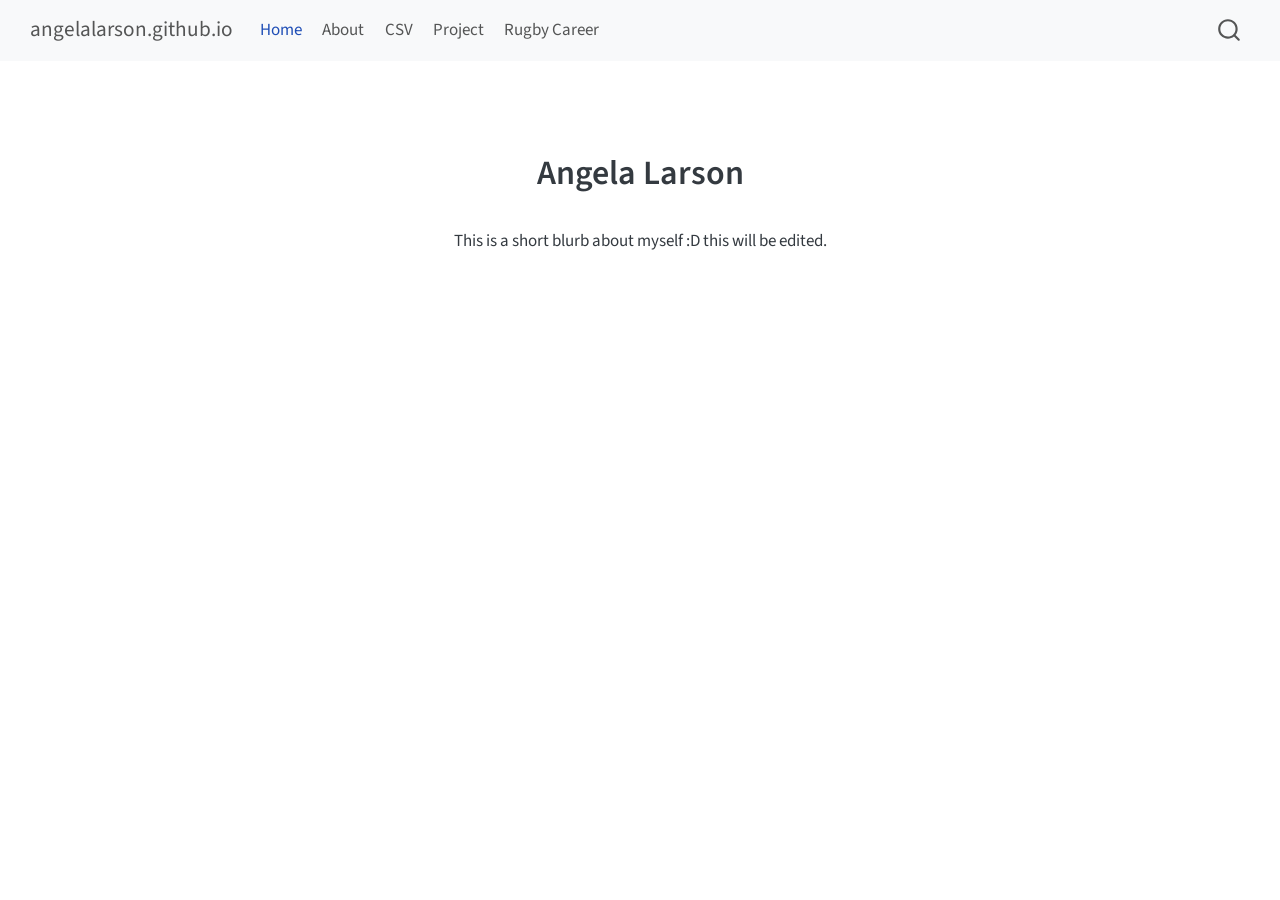
==== docs/index.html @ fd98dee7 "committing rendered version" ====
<!DOCTYPE html>
<html xmlns="http://www.w3.org/1999/xhtml" lang="en" xml:lang="en"><head>

<meta charset="utf-8">
<meta name="generator" content="quarto-1.6.42">

<meta name="viewport" content="width=device-width, initial-scale=1.0, user-scalable=yes">


<title>Angela Larson – angelalarson.github.io</title>
<style>
code{white-space: pre-wrap;}
span.smallcaps{font-variant: small-caps;}
div.columns{display: flex; gap: min(4vw, 1.5em);}
div.column{flex: auto; overflow-x: auto;}
div.hanging-indent{margin-left: 1.5em; text-indent: -1.5em;}
ul.task-list{list-style: none;}
ul.task-list li input[type="checkbox"] {
  width: 0.8em;
  margin: 0 0.8em 0.2em -1em; /* quarto-specific, see https://github.com/quarto-dev/quarto-cli/issues/4556 */ 
  vertical-align: middle;
}
</style>


<script src="site_libs/quarto-nav/quarto-nav.js"></script>
<script src="site_libs/quarto-nav/headroom.min.js"></script>
<script src="site_libs/clipboard/clipboard.min.js"></script>
<script src="site_libs/quarto-search/autocomplete.umd.js"></script>
<script src="site_libs/quarto-search/fuse.min.js"></script>
<script src="site_libs/quarto-search/quarto-search.js"></script>
<meta name="quarto:offset" content="./">
<script src="site_libs/quarto-html/quarto.js"></script>
<script src="site_libs/quarto-html/popper.min.js"></script>
<script src="site_libs/quarto-html/tippy.umd.min.js"></script>
<link href="site_libs/quarto-html/tippy.css" rel="stylesheet">
<link href="site_libs/quarto-html/quarto-syntax-highlighting-2f5df379a58b258e96c21c0638c20c03.css" rel="stylesheet" id="quarto-text-highlighting-styles">
<script src="site_libs/bootstrap/bootstrap.min.js"></script>
<link href="site_libs/bootstrap/bootstrap-icons.css" rel="stylesheet">
<link href="site_libs/bootstrap/bootstrap-6bd9cfa162949bde0a231f530c97869d.min.css" rel="stylesheet" append-hash="true" id="quarto-bootstrap" data-mode="light">
<script id="quarto-search-options" type="application/json">{
  "location": "navbar",
  "copy-button": false,
  "collapse-after": 3,
  "panel-placement": "end",
  "type": "overlay",
  "limit": 50,
  "keyboard-shortcut": [
    "f",
    "/",
    "s"
  ],
  "show-item-context": false,
  "language": {
    "search-no-results-text": "No results",
    "search-matching-documents-text": "matching documents",
    "search-copy-link-title": "Copy link to search",
    "search-hide-matches-text": "Hide additional matches",
    "search-more-match-text": "more match in this document",
    "search-more-matches-text": "more matches in this document",
    "search-clear-button-title": "Clear",
    "search-text-placeholder": "",
    "search-detached-cancel-button-title": "Cancel",
    "search-submit-button-title": "Submit",
    "search-label": "Search"
  }
}</script>


<link rel="stylesheet" href="styles.css">
</head>

<body class="nav-fixed fullcontent">

<div id="quarto-search-results"></div>
  <header id="quarto-header" class="headroom fixed-top">
    <nav class="navbar navbar-expand-lg " data-bs-theme="dark">
      <div class="navbar-container container-fluid">
      <div class="navbar-brand-container mx-auto">
    <a class="navbar-brand" href="./index.html">
    <span class="navbar-title">angelalarson.github.io</span>
    </a>
  </div>
            <div id="quarto-search" class="" title="Search"></div>
          <button class="navbar-toggler" type="button" data-bs-toggle="collapse" data-bs-target="#navbarCollapse" aria-controls="navbarCollapse" role="menu" aria-expanded="false" aria-label="Toggle navigation" onclick="if (window.quartoToggleHeadroom) { window.quartoToggleHeadroom(); }">
  <span class="navbar-toggler-icon"></span>
</button>
          <div class="collapse navbar-collapse" id="navbarCollapse">
            <ul class="navbar-nav navbar-nav-scroll me-auto">
  <li class="nav-item">
    <a class="nav-link active" href="./index.html" aria-current="page"> 
<span class="menu-text">Home</span></a>
  </li>  
  <li class="nav-item">
    <a class="nav-link" href="./about.html"> 
<span class="menu-text">About</span></a>
  </li>  
  <li class="nav-item">
    <a class="nav-link" href="./csv.html"> 
<span class="menu-text">CSV</span></a>
  </li>  
  <li class="nav-item">
    <a class="nav-link" href="./Projects.html"> 
<span class="menu-text">Project</span></a>
  </li>  
  <li class="nav-item">
    <a class="nav-link" href="./Rugby.html"> 
<span class="menu-text">Rugby Career</span></a>
  </li>  
</ul>
          </div> <!-- /navcollapse -->
            <div class="quarto-navbar-tools">
</div>
      </div> <!-- /container-fluid -->
    </nav>
</header>
<!-- content -->
<div id="quarto-content" class="quarto-container page-columns page-rows-contents page-layout-article page-navbar">
<!-- sidebar -->
<!-- margin-sidebar -->
    
<!-- main -->
<div class="quarto-about-jolla">
 <header id="title-block-header" class="quarto-title-block default">
<div class="quarto-title">
<h1 class="title">Angela Larson</h1>
</div>
<div class="quarto-title-meta">
  </div>
</header><main class="content" id="quarto-document-content">
<p>This is a short blurb about myself :D this will be edited.</p>


</main>  
</div>
 <!-- /main -->
<script id="quarto-html-after-body" type="application/javascript">
window.document.addEventListener("DOMContentLoaded", function (event) {
  const toggleBodyColorMode = (bsSheetEl) => {
    const mode = bsSheetEl.getAttribute("data-mode");
    const bodyEl = window.document.querySelector("body");
    if (mode === "dark") {
      bodyEl.classList.add("quarto-dark");
      bodyEl.classList.remove("quarto-light");
    } else {
      bodyEl.classList.add("quarto-light");
      bodyEl.classList.remove("quarto-dark");
    }
  }
  const toggleBodyColorPrimary = () => {
    const bsSheetEl = window.document.querySelector("link#quarto-bootstrap");
    if (bsSheetEl) {
      toggleBodyColorMode(bsSheetEl);
    }
  }
  toggleBodyColorPrimary();  
  const isCodeAnnotation = (el) => {
    for (const clz of el.classList) {
      if (clz.startsWith('code-annotation-')) {                     
        return true;
      }
    }
    return false;
  }
  const onCopySuccess = function(e) {
    // button target
    const button = e.trigger;
    // don't keep focus
    button.blur();
    // flash "checked"
    button.classList.add('code-copy-button-checked');
    var currentTitle = button.getAttribute("title");
    button.setAttribute("title", "Copied!");
    let tooltip;
    if (window.bootstrap) {
      button.setAttribute("data-bs-toggle", "tooltip");
      button.setAttribute("data-bs-placement", "left");
      button.setAttribute("data-bs-title", "Copied!");
      tooltip = new bootstrap.Tooltip(button, 
        { trigger: "manual", 
          customClass: "code-copy-button-tooltip",
          offset: [0, -8]});
      tooltip.show();    
    }
    setTimeout(function() {
      if (tooltip) {
        tooltip.hide();
        button.removeAttribute("data-bs-title");
        button.removeAttribute("data-bs-toggle");
        button.removeAttribute("data-bs-placement");
      }
      button.setAttribute("title", currentTitle);
      button.classList.remove('code-copy-button-checked');
    }, 1000);
    // clear code selection
    e.clearSelection();
  }
  const getTextToCopy = function(trigger) {
      const codeEl = trigger.previousElementSibling.cloneNode(true);
      for (const childEl of codeEl.children) {
        if (isCodeAnnotation(childEl)) {
          childEl.remove();
        }
      }
      return codeEl.innerText;
  }
  const clipboard = new window.ClipboardJS('.code-copy-button:not([data-in-quarto-modal])', {
    text: getTextToCopy
  });
  clipboard.on('success', onCopySuccess);
  if (window.document.getElementById('quarto-embedded-source-code-modal')) {
    const clipboardModal = new window.ClipboardJS('.code-copy-button[data-in-quarto-modal]', {
      text: getTextToCopy,
      container: window.document.getElementById('quarto-embedded-source-code-modal')
    });
    clipboardModal.on('success', onCopySuccess);
  }
    var localhostRegex = new RegExp(/^(?:http|https):\/\/localhost\:?[0-9]*\//);
    var mailtoRegex = new RegExp(/^mailto:/);
      var filterRegex = new RegExp('/' + window.location.host + '/');
    var isInternal = (href) => {
        return filterRegex.test(href) || localhostRegex.test(href) || mailtoRegex.test(href);
    }
    // Inspect non-navigation links and adorn them if external
 	var links = window.document.querySelectorAll('a[href]:not(.nav-link):not(.navbar-brand):not(.toc-action):not(.sidebar-link):not(.sidebar-item-toggle):not(.pagination-link):not(.no-external):not([aria-hidden]):not(.dropdown-item):not(.quarto-navigation-tool):not(.about-link)');
    for (var i=0; i<links.length; i++) {
      const link = links[i];
      if (!isInternal(link.href)) {
        // undo the damage that might have been done by quarto-nav.js in the case of
        // links that we want to consider external
        if (link.dataset.originalHref !== undefined) {
          link.href = link.dataset.originalHref;
        }
      }
    }
  function tippyHover(el, contentFn, onTriggerFn, onUntriggerFn) {
    const config = {
      allowHTML: true,
      maxWidth: 500,
      delay: 100,
      arrow: false,
      appendTo: function(el) {
          return el.parentElement;
      },
      interactive: true,
      interactiveBorder: 10,
      theme: 'quarto',
      placement: 'bottom-start',
    };
    if (contentFn) {
      config.content = contentFn;
    }
    if (onTriggerFn) {
      config.onTrigger = onTriggerFn;
    }
    if (onUntriggerFn) {
      config.onUntrigger = onUntriggerFn;
    }
    window.tippy(el, config); 
  }
  const noterefs = window.document.querySelectorAll('a[role="doc-noteref"]');
  for (var i=0; i<noterefs.length; i++) {
    const ref = noterefs[i];
    tippyHover(ref, function() {
      // use id or data attribute instead here
      let href = ref.getAttribute('data-footnote-href') || ref.getAttribute('href');
      try { href = new URL(href).hash; } catch {}
      const id = href.replace(/^#\/?/, "");
      const note = window.document.getElementById(id);
      if (note) {
        return note.innerHTML;
      } else {
        return "";
      }
    });
  }
  const xrefs = window.document.querySelectorAll('a.quarto-xref');
  const processXRef = (id, note) => {
    // Strip column container classes
    const stripColumnClz = (el) => {
      el.classList.remove("page-full", "page-columns");
      if (el.children) {
        for (const child of el.children) {
          stripColumnClz(child);
        }
      }
    }
    stripColumnClz(note)
    if (id === null || id.startsWith('sec-')) {
      // Special case sections, only their first couple elements
      const container = document.createElement("div");
      if (note.children && note.children.length > 2) {
        container.appendChild(note.children[0].cloneNode(true));
        for (let i = 1; i < note.children.length; i++) {
          const child = note.children[i];
          if (child.tagName === "P" && child.innerText === "") {
            continue;
          } else {
            container.appendChild(child.cloneNode(true));
            break;
          }
        }
        if (window.Quarto?.typesetMath) {
          window.Quarto.typesetMath(container);
        }
        return container.innerHTML
      } else {
        if (window.Quarto?.typesetMath) {
          window.Quarto.typesetMath(note);
        }
        return note.innerHTML;
      }
    } else {
      // Remove any anchor links if they are present
      const anchorLink = note.querySelector('a.anchorjs-link');
      if (anchorLink) {
        anchorLink.remove();
      }
      if (window.Quarto?.typesetMath) {
        window.Quarto.typesetMath(note);
      }
      if (note.classList.contains("callout")) {
        return note.outerHTML;
      } else {
        return note.innerHTML;
      }
    }
  }
  for (var i=0; i<xrefs.length; i++) {
    const xref = xrefs[i];
    tippyHover(xref, undefined, function(instance) {
      instance.disable();
      let url = xref.getAttribute('href');
      let hash = undefined; 
      if (url.startsWith('#')) {
        hash = url;
      } else {
        try { hash = new URL(url).hash; } catch {}
      }
      if (hash) {
        const id = hash.replace(/^#\/?/, "");
        const note = window.document.getElementById(id);
        if (note !== null) {
          try {
            const html = processXRef(id, note.cloneNode(true));
            instance.setContent(html);
          } finally {
            instance.enable();
            instance.show();
          }
        } else {
          // See if we can fetch this
          fetch(url.split('#')[0])
          .then(res => res.text())
          .then(html => {
            const parser = new DOMParser();
            const htmlDoc = parser.parseFromString(html, "text/html");
            const note = htmlDoc.getElementById(id);
            if (note !== null) {
              const html = processXRef(id, note);
              instance.setContent(html);
            } 
          }).finally(() => {
            instance.enable();
            instance.show();
          });
        }
      } else {
        // See if we can fetch a full url (with no hash to target)
        // This is a special case and we should probably do some content thinning / targeting
        fetch(url)
        .then(res => res.text())
        .then(html => {
          const parser = new DOMParser();
          const htmlDoc = parser.parseFromString(html, "text/html");
          const note = htmlDoc.querySelector('main.content');
          if (note !== null) {
            // This should only happen for chapter cross references
            // (since there is no id in the URL)
            // remove the first header
            if (note.children.length > 0 && note.children[0].tagName === "HEADER") {
              note.children[0].remove();
            }
            const html = processXRef(null, note);
            instance.setContent(html);
          } 
        }).finally(() => {
          instance.enable();
          instance.show();
        });
      }
    }, function(instance) {
    });
  }
      let selectedAnnoteEl;
      const selectorForAnnotation = ( cell, annotation) => {
        let cellAttr = 'data-code-cell="' + cell + '"';
        let lineAttr = 'data-code-annotation="' +  annotation + '"';
        const selector = 'span[' + cellAttr + '][' + lineAttr + ']';
        return selector;
      }
      const selectCodeLines = (annoteEl) => {
        const doc = window.document;
        const targetCell = annoteEl.getAttribute("data-target-cell");
        const targetAnnotation = annoteEl.getAttribute("data-target-annotation");
        const annoteSpan = window.document.querySelector(selectorForAnnotation(targetCell, targetAnnotation));
        const lines = annoteSpan.getAttribute("data-code-lines").split(",");
        const lineIds = lines.map((line) => {
          return targetCell + "-" + line;
        })
        let top = null;
        let height = null;
        let parent = null;
        if (lineIds.length > 0) {
            //compute the position of the single el (top and bottom and make a div)
            const el = window.document.getElementById(lineIds[0]);
            top = el.offsetTop;
            height = el.offsetHeight;
            parent = el.parentElement.parentElement;
          if (lineIds.length > 1) {
            const lastEl = window.document.getElementById(lineIds[lineIds.length - 1]);
            const bottom = lastEl.offsetTop + lastEl.offsetHeight;
            height = bottom - top;
          }
          if (top !== null && height !== null && parent !== null) {
            // cook up a div (if necessary) and position it 
            let div = window.document.getElementById("code-annotation-line-highlight");
            if (div === null) {
              div = window.document.createElement("div");
              div.setAttribute("id", "code-annotation-line-highlight");
              div.style.position = 'absolute';
              parent.appendChild(div);
            }
            div.style.top = top - 2 + "px";
            div.style.height = height + 4 + "px";
            div.style.left = 0;
            let gutterDiv = window.document.getElementById("code-annotation-line-highlight-gutter");
            if (gutterDiv === null) {
              gutterDiv = window.document.createElement("div");
              gutterDiv.setAttribute("id", "code-annotation-line-highlight-gutter");
              gutterDiv.style.position = 'absolute';
              const codeCell = window.document.getElementById(targetCell);
              const gutter = codeCell.querySelector('.code-annotation-gutter');
              gutter.appendChild(gutterDiv);
            }
            gutterDiv.style.top = top - 2 + "px";
            gutterDiv.style.height = height + 4 + "px";
          }
          selectedAnnoteEl = annoteEl;
        }
      };
      const unselectCodeLines = () => {
        const elementsIds = ["code-annotation-line-highlight", "code-annotation-line-highlight-gutter"];
        elementsIds.forEach((elId) => {
          const div = window.document.getElementById(elId);
          if (div) {
            div.remove();
          }
        });
        selectedAnnoteEl = undefined;
      };
        // Handle positioning of the toggle
    window.addEventListener(
      "resize",
      throttle(() => {
        elRect = undefined;
        if (selectedAnnoteEl) {
          selectCodeLines(selectedAnnoteEl);
        }
      }, 10)
    );
    function throttle(fn, ms) {
    let throttle = false;
    let timer;
      return (...args) => {
        if(!throttle) { // first call gets through
            fn.apply(this, args);
            throttle = true;
        } else { // all the others get throttled
            if(timer) clearTimeout(timer); // cancel #2
            timer = setTimeout(() => {
              fn.apply(this, args);
              timer = throttle = false;
            }, ms);
        }
      };
    }
      // Attach click handler to the DT
      const annoteDls = window.document.querySelectorAll('dt[data-target-cell]');
      for (const annoteDlNode of annoteDls) {
        annoteDlNode.addEventListener('click', (event) => {
          const clickedEl = event.target;
          if (clickedEl !== selectedAnnoteEl) {
            unselectCodeLines();
            const activeEl = window.document.querySelector('dt[data-target-cell].code-annotation-active');
            if (activeEl) {
              activeEl.classList.remove('code-annotation-active');
            }
            selectCodeLines(clickedEl);
            clickedEl.classList.add('code-annotation-active');
          } else {
            // Unselect the line
            unselectCodeLines();
            clickedEl.classList.remove('code-annotation-active');
          }
        });
      }
  const findCites = (el) => {
    const parentEl = el.parentElement;
    if (parentEl) {
      const cites = parentEl.dataset.cites;
      if (cites) {
        return {
          el,
          cites: cites.split(' ')
        };
      } else {
        return findCites(el.parentElement)
      }
    } else {
      return undefined;
    }
  };
  var bibliorefs = window.document.querySelectorAll('a[role="doc-biblioref"]');
  for (var i=0; i<bibliorefs.length; i++) {
    const ref = bibliorefs[i];
    const citeInfo = findCites(ref);
    if (citeInfo) {
      tippyHover(citeInfo.el, function() {
        var popup = window.document.createElement('div');
        citeInfo.cites.forEach(function(cite) {
          var citeDiv = window.document.createElement('div');
          citeDiv.classList.add('hanging-indent');
          citeDiv.classList.add('csl-entry');
          var biblioDiv = window.document.getElementById('ref-' + cite);
          if (biblioDiv) {
            citeDiv.innerHTML = biblioDiv.innerHTML;
          }
          popup.appendChild(citeDiv);
        });
        return popup.innerHTML;
      });
    }
  }
});
</script>
</div> <!-- /content -->




</body></html>
---- docs/site_libs/quarto-html/tippy.css ----
.tippy-box[data-animation=fade][data-state=hidden]{opacity:0}[data-tippy-root]{max-width:calc(100vw - 10px)}.tippy-box{position:relative;background-color:#333;color:#fff;border-radius:4px;font-size:14px;line-height:1.4;white-space:normal;outline:0;transition-property:transform,visibility,opacity}.tippy-box[data-placement^=top]>.tippy-arrow{bottom:0}.tippy-box[data-placement^=top]>.tippy-arrow:before{bottom:-7px;left:0;border-width:8px 8px 0;border-top-color:initial;transform-origin:center top}.tippy-box[data-placement^=bottom]>.tippy-arrow{top:0}.tippy-box[data-placement^=bottom]>.tippy-arrow:before{top:-7px;left:0;border-width:0 8px 8px;border-bottom-color:initial;transform-origin:center bottom}.tippy-box[data-placement^=left]>.tippy-arrow{right:0}.tippy-box[data-placement^=left]>.tippy-arrow:before{border-width:8px 0 8px 8px;border-left-color:initial;right:-7px;transform-origin:center left}.tippy-box[data-placement^=right]>.tippy-arrow{left:0}.tippy-box[data-placement^=right]>.tippy-arrow:before{left:-7px;border-width:8px 8px 8px 0;border-right-color:initial;transform-origin:center right}.tippy-box[data-inertia][data-state=visible]{transition-timing-function:cubic-bezier(.54,1.5,.38,1.11)}.tippy-arrow{width:16px;height:16px;color:#333}.tippy-arrow:before{content:"";position:absolute;border-color:transparent;border-style:solid}.tippy-content{position:relative;padding:5px 9px;z-index:1}
---- docs/site_libs/quarto-html/quarto-syntax-highlighting-2f5df379a58b258e96c21c0638c20c03.css ----
/* quarto syntax highlight colors */
:root {
  --quarto-hl-ot-color: #003B4F;
  --quarto-hl-at-color: #657422;
  --quarto-hl-ss-color: #20794D;
  --quarto-hl-an-color: #5E5E5E;
  --quarto-hl-fu-color: #4758AB;
  --quarto-hl-st-color: #20794D;
  --quarto-hl-cf-color: #003B4F;
  --quarto-hl-op-color: #5E5E5E;
  --quarto-hl-er-color: #AD0000;
  --quarto-hl-bn-color: #AD0000;
  --quarto-hl-al-color: #AD0000;
  --quarto-hl-va-color: #111111;
  --quarto-hl-bu-color: inherit;
  --quarto-hl-ex-color: inherit;
  --quarto-hl-pp-color: #AD0000;
  --quarto-hl-in-color: #5E5E5E;
  --quarto-hl-vs-color: #20794D;
  --quarto-hl-wa-color: #5E5E5E;
  --quarto-hl-do-color: #5E5E5E;
  --quarto-hl-im-color: #00769E;
  --quarto-hl-ch-color: #20794D;
  --quarto-hl-dt-color: #AD0000;
  --quarto-hl-fl-color: #AD0000;
  --quarto-hl-co-color: #5E5E5E;
  --quarto-hl-cv-color: #5E5E5E;
  --quarto-hl-cn-color: #8f5902;
  --quarto-hl-sc-color: #5E5E5E;
  --quarto-hl-dv-color: #AD0000;
  --quarto-hl-kw-color: #003B4F;
}

/* other quarto variables */
:root {
  --quarto-font-monospace: SFMono-Regular, Menlo, Monaco, Consolas, "Liberation Mono", "Courier New", monospace;
}

pre > code.sourceCode > span {
  color: #003B4F;
}

code span {
  color: #003B4F;
}

code.sourceCode > span {
  color: #003B4F;
}

div.sourceCode,
div.sourceCode pre.sourceCode {
  color: #003B4F;
}

code span.ot {
  color: #003B4F;
  font-style: inherit;
}

code span.at {
  color: #657422;
  font-style: inherit;
}

code span.ss {
  color: #20794D;
  font-style: inherit;
}

code span.an {
  color: #5E5E5E;
  font-style: inherit;
}

code span.fu {
  color: #4758AB;
  font-style: inherit;
}

code span.st {
  color: #20794D;
  font-style: inherit;
}

code span.cf {
  color: #003B4F;
  font-weight: bold;
  font-style: inherit;
}

code span.op {
  color: #5E5E5E;
  font-style: inherit;
}

code span.er {
  color: #AD0000;
  font-style: inherit;
}

code span.bn {
  color: #AD0000;
  font-style: inherit;
}

code span.al {
  color: #AD0000;
  font-style: inherit;
}

code span.va {
  color: #111111;
  font-style: inherit;
}

code span.bu {
  font-style: inherit;
}

code span.ex {
  font-style: inherit;
}

code span.pp {
  color: #AD0000;
  font-style: inherit;
}

code span.in {
  color: #5E5E5E;
  font-style: inherit;
}

code span.vs {
  color: #20794D;
  font-style: inherit;
}

code span.wa {
  color: #5E5E5E;
  font-style: italic;
}

code span.do {
  color: #5E5E5E;
  font-style: italic;
}

code span.im {
  color: #00769E;
  font-style: inherit;
}

code span.ch {
  color: #20794D;
  font-style: inherit;
}

code span.dt {
  color: #AD0000;
  font-style: inherit;
}

code span.fl {
  color: #AD0000;
  font-style: inherit;
}

code span.co {
  color: #5E5E5E;
  font-style: inherit;
}

code span.cv {
  color: #5E5E5E;
  font-style: italic;
}

code span.cn {
  color: #8f5902;
  font-style: inherit;
}

code span.sc {
  color: #5E5E5E;
  font-style: inherit;
}

code span.dv {
  color: #AD0000;
  font-style: inherit;
}

code span.kw {
  color: #003B4F;
  font-weight: bold;
  font-style: inherit;
}

.prevent-inlining {
  content: "</";
}

/*# sourceMappingURL=35eb38a806ee71ea6d2563be2308c832.css.map */
---- docs/styles.css ----
/* css styles */
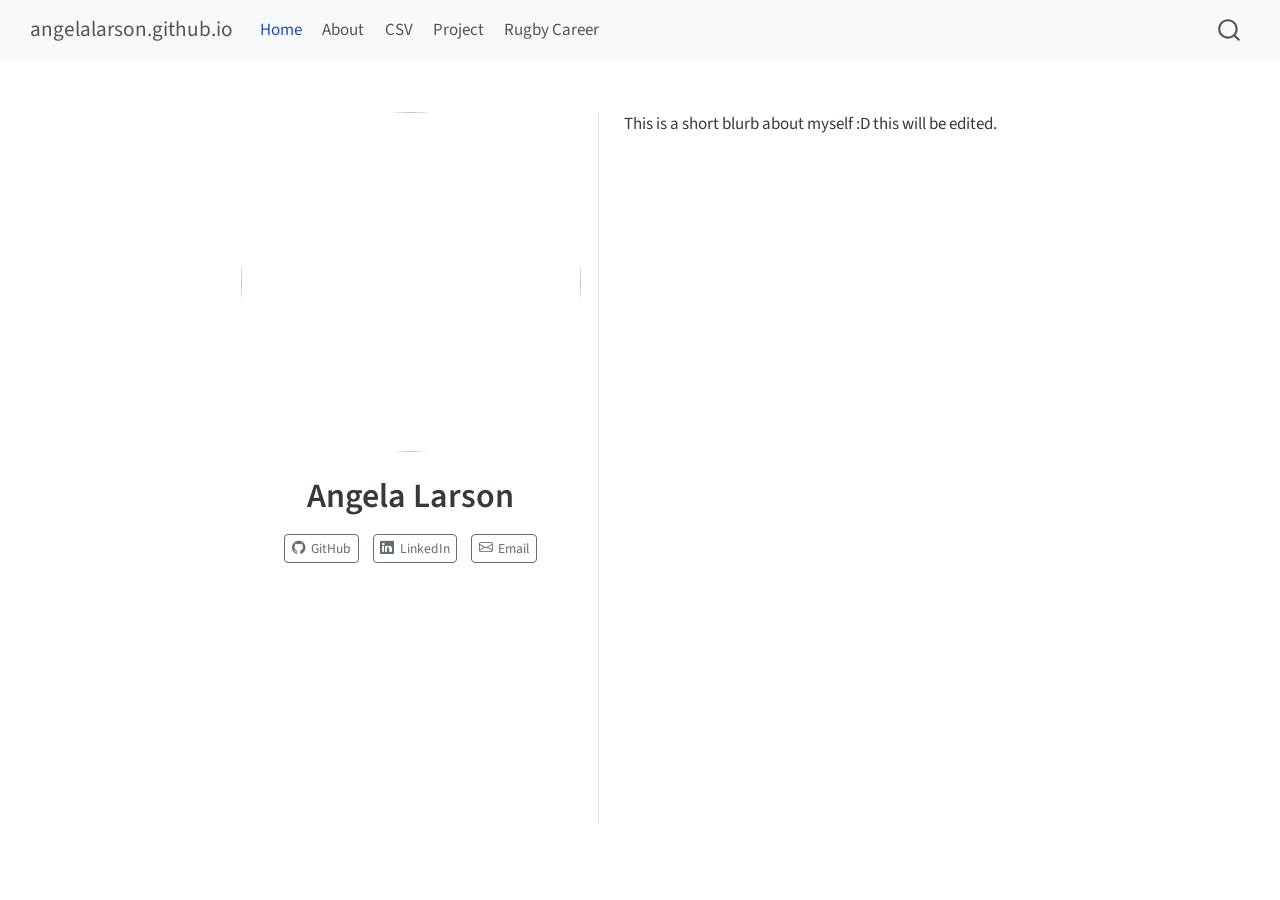
==== commit f8c39bd7: "editing title page again" ====
--- a/docs/index.html
+++ b/docs/index.html
@@ -120,18 +120,37 @@
 <!-- margin-sidebar -->
     
 <!-- main -->
-<div class="quarto-about-jolla">
- <header id="title-block-header" class="quarto-title-block default">
+<div class="quarto-about-trestles">
+  <div class="about-entity">
+    <img src="images/headshot-02.JPG" class="about-image
+  round " style="height: 20em; width: 20em;">
+<header id="title-block-header" class="quarto-title-block default">
 <div class="quarto-title">
 <h1 class="title">Angela Larson</h1>
 </div>
 <div class="quarto-title-meta">
   </div>
-</header><main class="content" id="quarto-document-content">
+</header>
+    <div class="about-links">
+  <a href="https://github.com/angelalarson" class="about-link" rel="" target="_blank">
+    <i class="bi bi-github"></i>
+     <span class="about-link-text">GitHub</span>
+  </a>
+  <a href="/www.linkedin.com/in/angela-larson-a39659240" class="about-link" rel="" target="_blank">
+    <i class="bi bi-linkedin"></i>
+     <span class="about-link-text">LinkedIn</span>
+  </a>
+  <a href="mailto::angelalar1715@gmail.com" class="about-link" rel="" target="_blank">
+    <i class="bi bi-envelope"></i>
+     <span class="about-link-text">Email</span>
+  </a>
+</div>
+  </div>
+  <div class="about-contents"><main class="content" id="quarto-document-content">
 <p>This is a short blurb about myself :D this will be edited.</p>
 
 
-</main>  
+</main></div>
 </div>
  <!-- /main -->
 <script id="quarto-html-after-body" type="application/javascript">
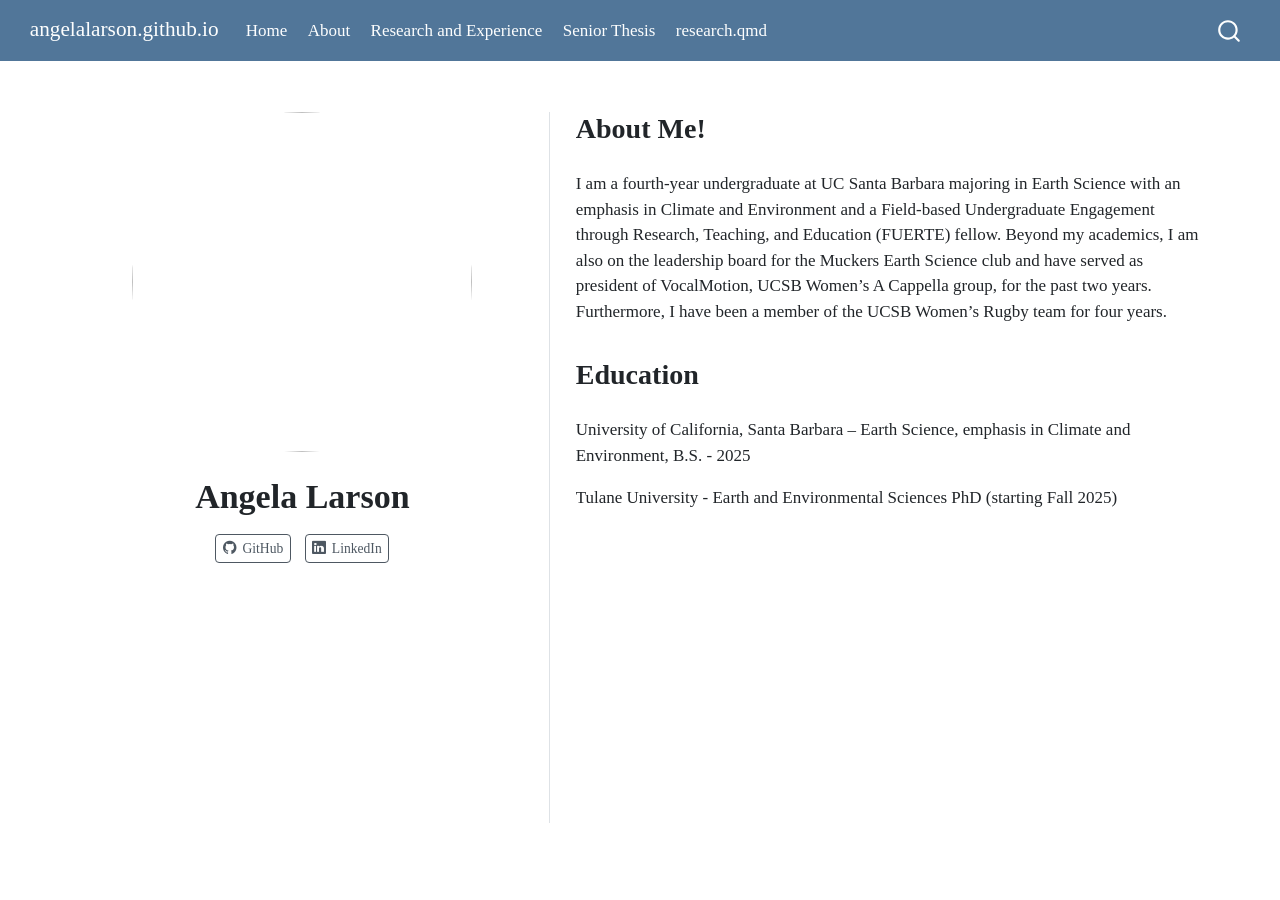
==== commit 9650905e: "working around some things" ====
--- a/docs/index.html
+++ b/docs/index.html
@@ -37,7 +37,7 @@
 <link href="site_libs/quarto-html/quarto-syntax-highlighting-2f5df379a58b258e96c21c0638c20c03.css" rel="stylesheet" id="quarto-text-highlighting-styles">
 <script src="site_libs/bootstrap/bootstrap.min.js"></script>
 <link href="site_libs/bootstrap/bootstrap-icons.css" rel="stylesheet">
-<link href="site_libs/bootstrap/bootstrap-6bd9cfa162949bde0a231f530c97869d.min.css" rel="stylesheet" append-hash="true" id="quarto-bootstrap" data-mode="light">
+<link href="site_libs/bootstrap/bootstrap-376f302bae9058156f79e0f77185c310.min.css" rel="stylesheet" append-hash="true" id="quarto-bootstrap" data-mode="light">
 <script id="quarto-search-options" type="application/json">{
   "location": "navbar",
   "copy-button": false,
@@ -67,10 +67,9 @@
 }</script>
 
 
-<link rel="stylesheet" href="styles.css">
 </head>
 
-<body class="nav-fixed fullcontent">
+<body class="nav-fixed">
 
 <div id="quarto-search-results"></div>
   <header id="quarto-header" class="headroom fixed-top">
@@ -97,15 +96,16 @@
   </li>  
   <li class="nav-item">
     <a class="nav-link" href="./csv.html"> 
-<span class="menu-text">CSV</span></a>
+<span class="menu-text">Research and Experience</span></a>
   </li>  
   <li class="nav-item">
     <a class="nav-link" href="./Projects.html"> 
-<span class="menu-text">Project</span></a>
+<span class="menu-text">Senior Thesis</span></a>
   </li>  
   <li class="nav-item">
-    <a class="nav-link" href="./Rugby.html"> 
-<span class="menu-text">Rugby Career</span></a>
+    <span class="nav-link">
+<span class="menu-text">research.qmd</span>
+    </span>
   </li>  
 </ul>
           </div> <!-- /navcollapse -->
@@ -115,12 +115,12 @@
     </nav>
 </header>
 <!-- content -->
-<div id="quarto-content" class="quarto-container page-columns page-rows-contents page-layout-article page-navbar">
+<div id="quarto-content" class="quarto-container page-columns page-rows-contents page-layout-full page-navbar">
 <!-- sidebar -->
 <!-- margin-sidebar -->
     
 <!-- main -->
-<div class="quarto-about-trestles">
+<div class="quarto-about-trestles column-page">
   <div class="about-entity">
     <img src="images/headshot-02.JPG" class="about-image
   round " style="height: 20em; width: 20em;">
@@ -128,7 +128,7 @@
 <div class="quarto-title">
 <h1 class="title">Angela Larson</h1>
 </div>
-<div class="quarto-title-meta">
+<div class="quarto-title-meta column-page">
   </div>
 </header>
     <div class="about-links">
@@ -140,16 +140,20 @@
     <i class="bi bi-linkedin"></i>
      <span class="about-link-text">LinkedIn</span>
   </a>
-  <a href="mailto::angelalar1715@gmail.com" class="about-link" rel="" target="_blank">
-    <i class="bi bi-envelope"></i>
-     <span class="about-link-text">Email</span>
-  </a>
 </div>
   </div>
-  <div class="about-contents"><main class="content" id="quarto-document-content">
-<p>This is a short blurb about myself :D this will be edited.</p>
-
-
+  <div class="about-contents"><main class="content column-page" id="quarto-document-content">
+<section id="about-me" class="level2">
+<h2 data-anchor-id="about-me">About Me!</h2>
+<p>I am a fourth-year undergraduate at UC Santa Barbara majoring in Earth Science with an emphasis in Climate and Environment and a Field-based Undergraduate Engagement through Research, Teaching, and Education (FUERTE) fellow. Beyond my academics, I am also on the leadership board for the Muckers Earth Science club and have served as president of VocalMotion, UCSB Women’s A Cappella group, for the past two years. Furthermore, I have been a member of the UCSB Women’s Rugby team for four years.</p>
+</section>
+<section id="education" class="level2">
+<h2 data-anchor-id="education">Education</h2>
+<p>University of California, Santa Barbara – Earth Science, emphasis in Climate and Environment, B.S. - 2025</p>
+<p>Tulane University - Earth and Environmental Sciences PhD (starting Fall 2025)</p>
+
+
+</section>
 </main></div>
 </div>
  <!-- /main -->
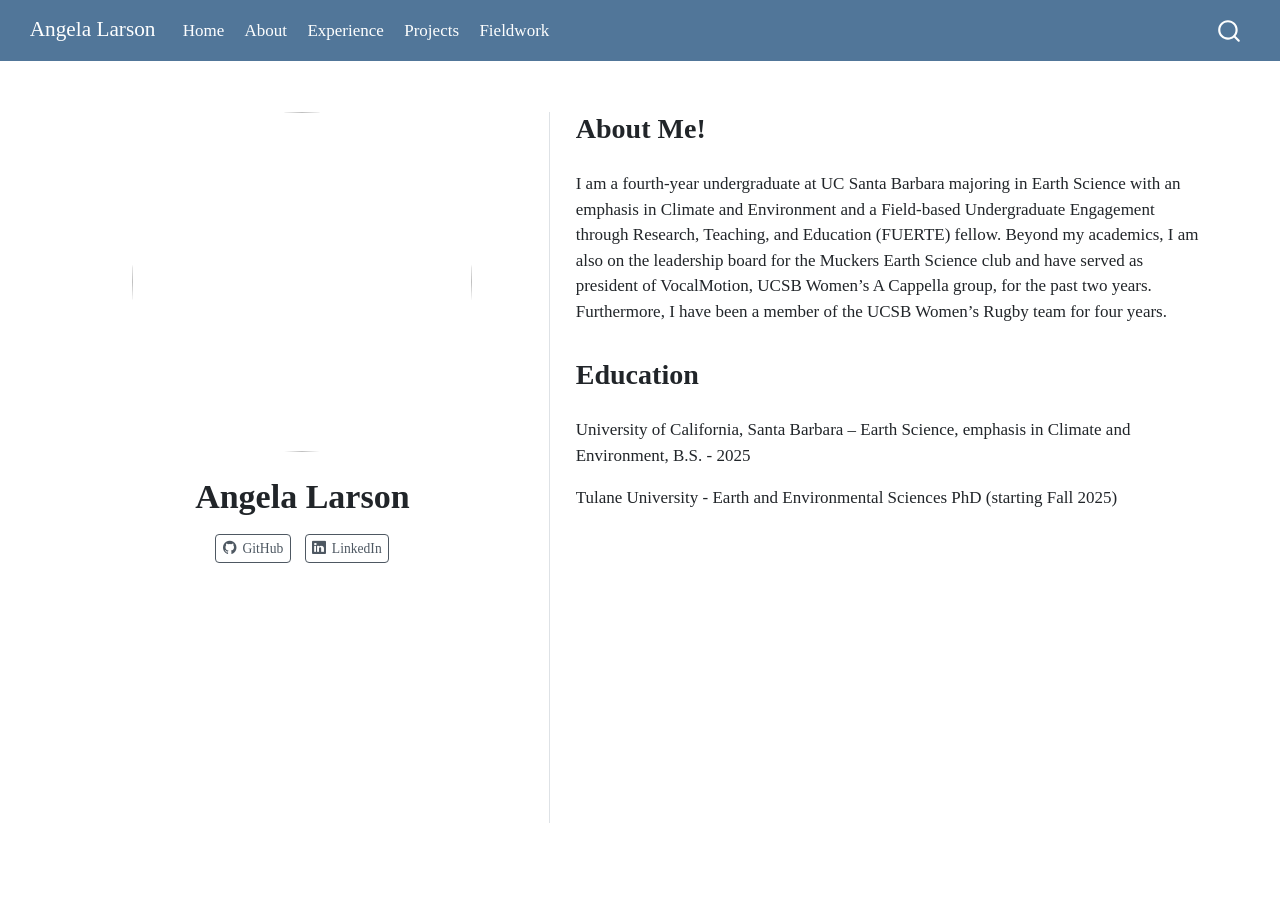
==== commit 5ee03c80: "changing formatting of pages" ====
--- a/docs/index.html
+++ b/docs/index.html
@@ -7,7 +7,7 @@
 <meta name="viewport" content="width=device-width, initial-scale=1.0, user-scalable=yes">
 
 
-<title>Angela Larson – angelalarson.github.io</title>
+<title>Angela Larson</title>
 <style>
 code{white-space: pre-wrap;}
 span.smallcaps{font-variant: small-caps;}
@@ -77,7 +77,7 @@
       <div class="navbar-container container-fluid">
       <div class="navbar-brand-container mx-auto">
     <a class="navbar-brand" href="./index.html">
-    <span class="navbar-title">angelalarson.github.io</span>
+    <span class="navbar-title">Angela Larson</span>
     </a>
   </div>
             <div id="quarto-search" class="" title="Search"></div>
@@ -96,16 +96,15 @@
   </li>  
   <li class="nav-item">
     <a class="nav-link" href="./csv.html"> 
-<span class="menu-text">Research and Experience</span></a>
+<span class="menu-text">Experience</span></a>
   </li>  
   <li class="nav-item">
     <a class="nav-link" href="./Projects.html"> 
-<span class="menu-text">Senior Thesis</span></a>
+<span class="menu-text">Projects</span></a>
   </li>  
   <li class="nav-item">
-    <span class="nav-link">
-<span class="menu-text">research.qmd</span>
-    </span>
+    <a class="nav-link" href="./Rugby.html"> 
+<span class="menu-text">Fieldwork</span></a>
   </li>  
 </ul>
           </div> <!-- /navcollapse -->
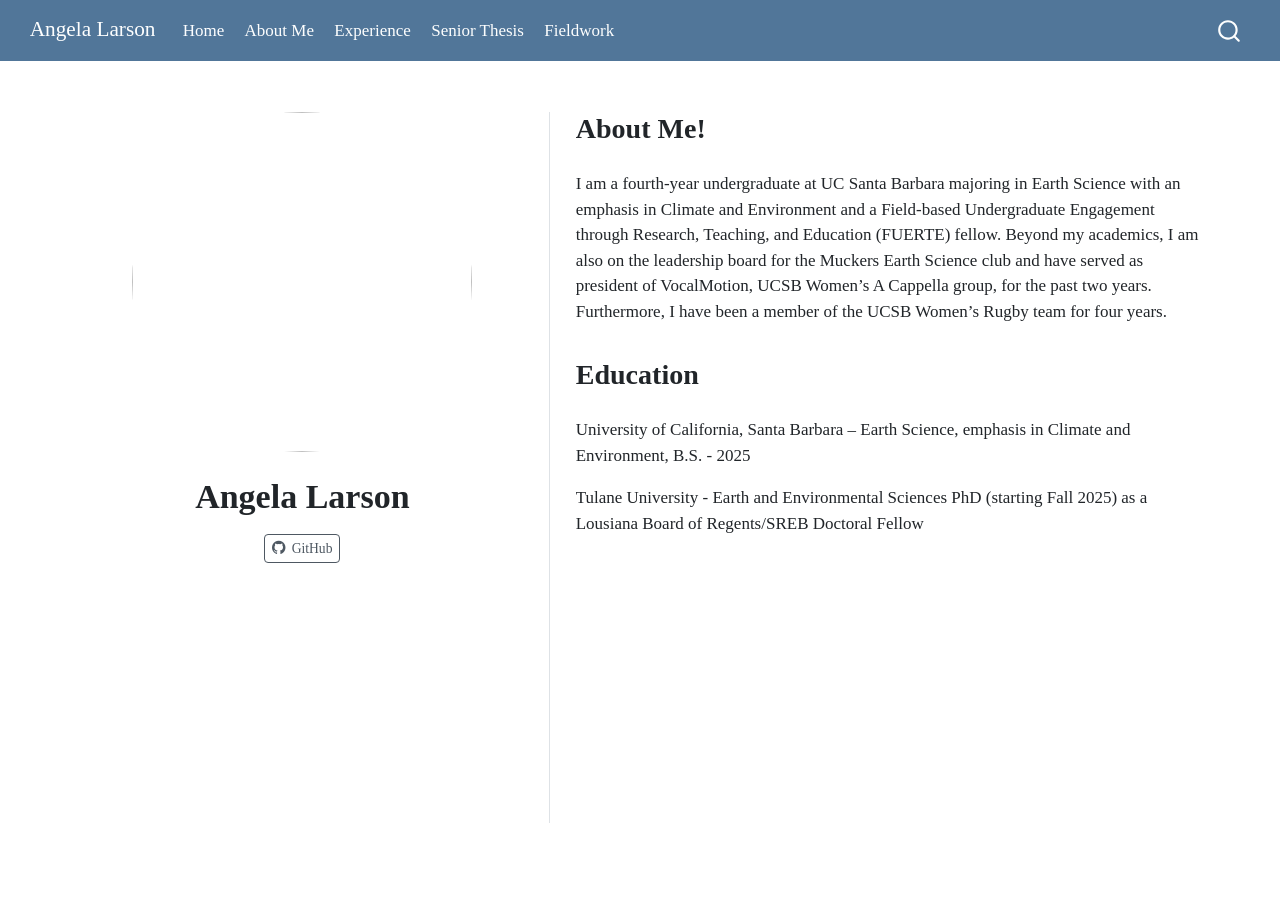
==== commit dca6e25a: "forgot to render website before pressing commit!!!" ====
--- a/docs/index.html
+++ b/docs/index.html
@@ -92,7 +92,7 @@
   </li>  
   <li class="nav-item">
     <a class="nav-link" href="./about.html"> 
-<span class="menu-text">About</span></a>
+<span class="menu-text">About Me</span></a>
   </li>  
   <li class="nav-item">
     <a class="nav-link" href="./csv.html"> 
@@ -100,7 +100,7 @@
   </li>  
   <li class="nav-item">
     <a class="nav-link" href="./Projects.html"> 
-<span class="menu-text">Projects</span></a>
+<span class="menu-text">Senior Thesis</span></a>
   </li>  
   <li class="nav-item">
     <a class="nav-link" href="./Rugby.html"> 
@@ -135,10 +135,6 @@
     <i class="bi bi-github"></i>
      <span class="about-link-text">GitHub</span>
   </a>
-  <a href="/www.linkedin.com/in/angela-larson-a39659240" class="about-link" rel="" target="_blank">
-    <i class="bi bi-linkedin"></i>
-     <span class="about-link-text">LinkedIn</span>
-  </a>
 </div>
   </div>
   <div class="about-contents"><main class="content column-page" id="quarto-document-content">
@@ -149,7 +145,7 @@
 <section id="education" class="level2">
 <h2 data-anchor-id="education">Education</h2>
 <p>University of California, Santa Barbara – Earth Science, emphasis in Climate and Environment, B.S. - 2025</p>
-<p>Tulane University - Earth and Environmental Sciences PhD (starting Fall 2025)</p>
+<p>Tulane University - Earth and Environmental Sciences PhD (starting Fall 2025) as a Lousiana Board of Regents/SREB Doctoral Fellow</p>
 
 
 </section>
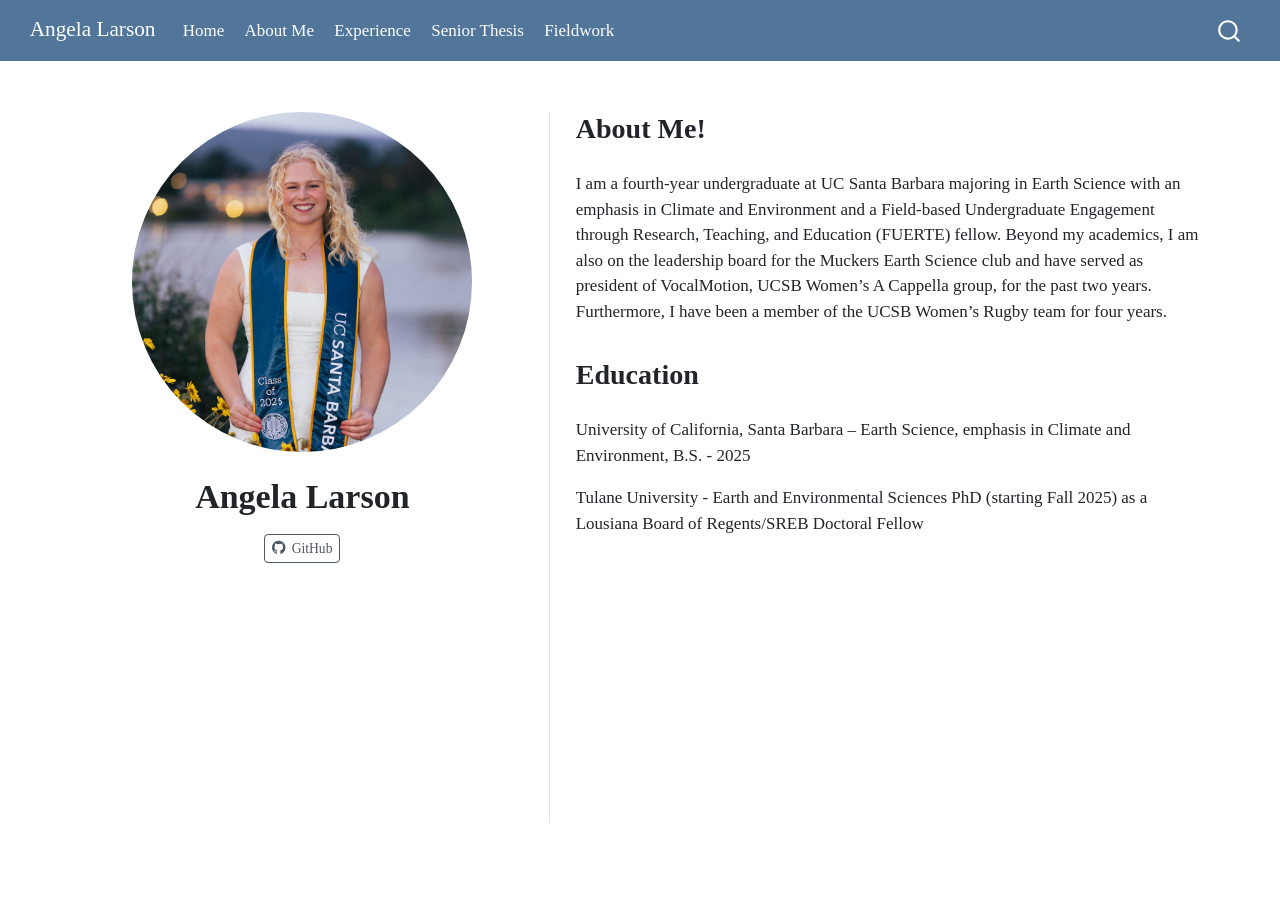
==== commit 8a8aeaae: "Adding images for about me page and outline for projects page" ====
--- a/docs/index.html
+++ b/docs/index.html
@@ -121,7 +121,7 @@
 <!-- main -->
 <div class="quarto-about-trestles column-page">
   <div class="about-entity">
-    <img src="images/headshot-02.JPG" class="about-image
+    <img src="images/front.image.png" class="about-image
   round " style="height: 20em; width: 20em;">
 <header id="title-block-header" class="quarto-title-block default">
 <div class="quarto-title">
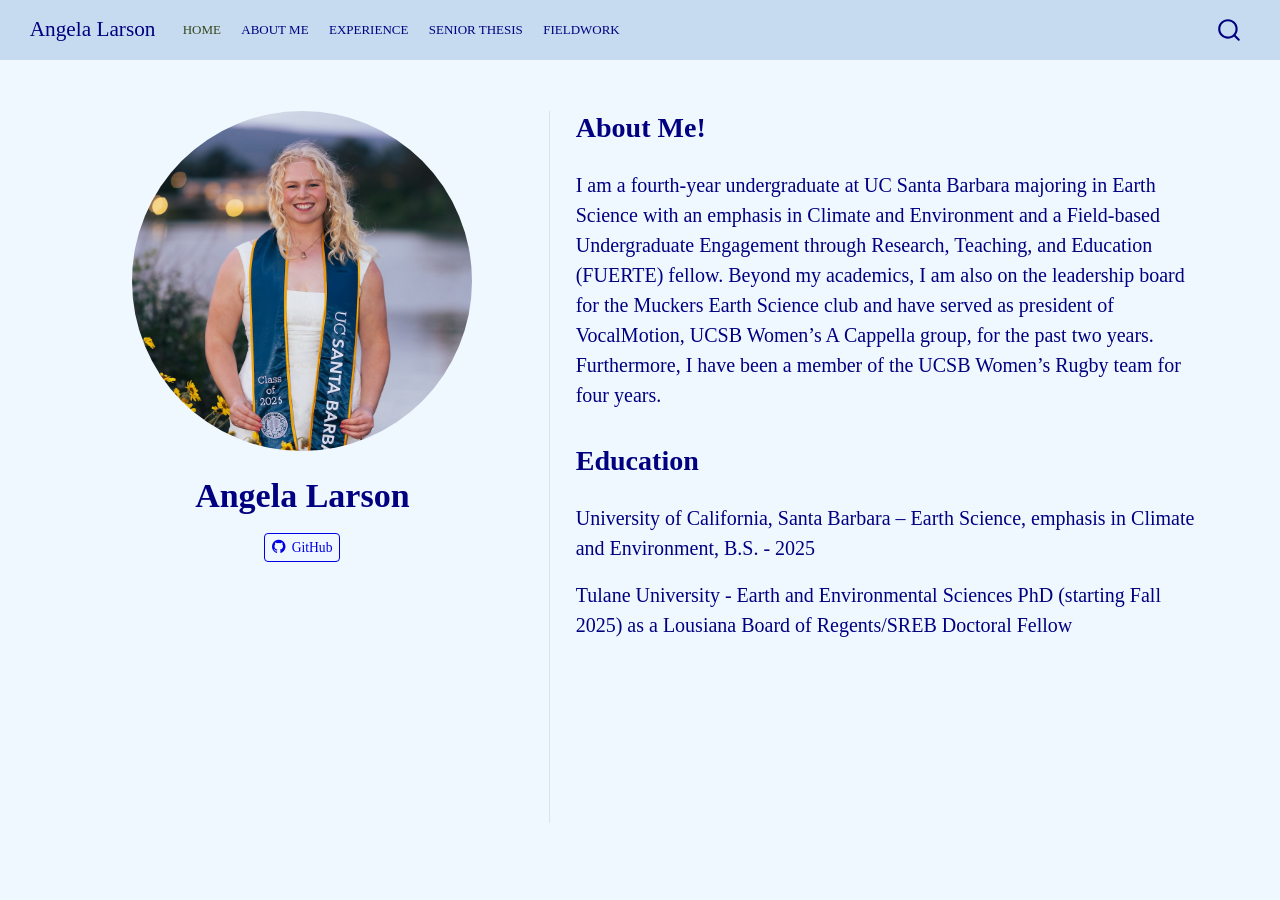
==== commit c0a8731e: "Adding photos and editing theme" ====
--- a/docs/index.html
+++ b/docs/index.html
@@ -2,7 +2,7 @@
 <html xmlns="http://www.w3.org/1999/xhtml" lang="en" xml:lang="en"><head>
 
 <meta charset="utf-8">
-<meta name="generator" content="quarto-1.6.42">
+<meta name="generator" content="quarto-1.5.57">
 
 <meta name="viewport" content="width=device-width, initial-scale=1.0, user-scalable=yes">
 
@@ -34,10 +34,10 @@
 <script src="site_libs/quarto-html/popper.min.js"></script>
 <script src="site_libs/quarto-html/tippy.umd.min.js"></script>
 <link href="site_libs/quarto-html/tippy.css" rel="stylesheet">
-<link href="site_libs/quarto-html/quarto-syntax-highlighting-2f5df379a58b258e96c21c0638c20c03.css" rel="stylesheet" id="quarto-text-highlighting-styles">
+<link href="site_libs/quarto-html/quarto-syntax-highlighting.css" rel="stylesheet" id="quarto-text-highlighting-styles">
 <script src="site_libs/bootstrap/bootstrap.min.js"></script>
 <link href="site_libs/bootstrap/bootstrap-icons.css" rel="stylesheet">
-<link href="site_libs/bootstrap/bootstrap-376f302bae9058156f79e0f77185c310.min.css" rel="stylesheet" append-hash="true" id="quarto-bootstrap" data-mode="light">
+<link href="site_libs/bootstrap/bootstrap.min.css" rel="stylesheet" id="quarto-bootstrap" data-mode="light">
 <script id="quarto-search-options" type="application/json">{
   "location": "navbar",
   "copy-button": false,
@@ -227,6 +227,8 @@
   });
   clipboard.on('success', onCopySuccess);
   if (window.document.getElementById('quarto-embedded-source-code-modal')) {
+    // For code content inside modals, clipBoardJS needs to be initialized with a container option
+    // TODO: Check when it could be a function (https://github.com/zenorocha/clipboard.js/issues/860)
     const clipboardModal = new window.ClipboardJS('.code-copy-button[data-in-quarto-modal]', {
       text: getTextToCopy,
       container: window.document.getElementById('quarto-embedded-source-code-modal')
@@ -337,6 +339,7 @@
       if (window.Quarto?.typesetMath) {
         window.Quarto.typesetMath(note);
       }
+      // TODO in 1.5, we should make sure this works without a callout special case
       if (note.classList.contains("callout")) {
         return note.outerHTML;
       } else {
--- a/docs/site_libs/quarto-html/quarto-syntax-highlighting.css
+++ b/docs/site_libs/quarto-html/quarto-syntax-highlighting.css
@@ -0,0 +1,205 @@
+/* quarto syntax highlight colors */
+:root {
+  --quarto-hl-ot-color: #003B4F;
+  --quarto-hl-at-color: #657422;
+  --quarto-hl-ss-color: #20794D;
+  --quarto-hl-an-color: #5E5E5E;
+  --quarto-hl-fu-color: #4758AB;
+  --quarto-hl-st-color: #20794D;
+  --quarto-hl-cf-color: #003B4F;
+  --quarto-hl-op-color: #5E5E5E;
+  --quarto-hl-er-color: #AD0000;
+  --quarto-hl-bn-color: #AD0000;
+  --quarto-hl-al-color: #AD0000;
+  --quarto-hl-va-color: #111111;
+  --quarto-hl-bu-color: inherit;
+  --quarto-hl-ex-color: inherit;
+  --quarto-hl-pp-color: #AD0000;
+  --quarto-hl-in-color: #5E5E5E;
+  --quarto-hl-vs-color: #20794D;
+  --quarto-hl-wa-color: #5E5E5E;
+  --quarto-hl-do-color: #5E5E5E;
+  --quarto-hl-im-color: #00769E;
+  --quarto-hl-ch-color: #20794D;
+  --quarto-hl-dt-color: #AD0000;
+  --quarto-hl-fl-color: #AD0000;
+  --quarto-hl-co-color: #5E5E5E;
+  --quarto-hl-cv-color: #5E5E5E;
+  --quarto-hl-cn-color: #8f5902;
+  --quarto-hl-sc-color: #5E5E5E;
+  --quarto-hl-dv-color: #AD0000;
+  --quarto-hl-kw-color: #003B4F;
+}
+
+/* other quarto variables */
+:root {
+  --quarto-font-monospace: SFMono-Regular, Menlo, Monaco, Consolas, "Liberation Mono", "Courier New", monospace;
+}
+
+pre > code.sourceCode > span {
+  color: #003B4F;
+}
+
+code span {
+  color: #003B4F;
+}
+
+code.sourceCode > span {
+  color: #003B4F;
+}
+
+div.sourceCode,
+div.sourceCode pre.sourceCode {
+  color: #003B4F;
+}
+
+code span.ot {
+  color: #003B4F;
+  font-style: inherit;
+}
+
+code span.at {
+  color: #657422;
+  font-style: inherit;
+}
+
+code span.ss {
+  color: #20794D;
+  font-style: inherit;
+}
+
+code span.an {
+  color: #5E5E5E;
+  font-style: inherit;
+}
+
+code span.fu {
+  color: #4758AB;
+  font-style: inherit;
+}
+
+code span.st {
+  color: #20794D;
+  font-style: inherit;
+}
+
+code span.cf {
+  color: #003B4F;
+  font-weight: bold;
+  font-style: inherit;
+}
+
+code span.op {
+  color: #5E5E5E;
+  font-style: inherit;
+}
+
+code span.er {
+  color: #AD0000;
+  font-style: inherit;
+}
+
+code span.bn {
+  color: #AD0000;
+  font-style: inherit;
+}
+
+code span.al {
+  color: #AD0000;
+  font-style: inherit;
+}
+
+code span.va {
+  color: #111111;
+  font-style: inherit;
+}
+
+code span.bu {
+  font-style: inherit;
+}
+
+code span.ex {
+  font-style: inherit;
+}
+
+code span.pp {
+  color: #AD0000;
+  font-style: inherit;
+}
+
+code span.in {
+  color: #5E5E5E;
+  font-style: inherit;
+}
+
+code span.vs {
+  color: #20794D;
+  font-style: inherit;
+}
+
+code span.wa {
+  color: #5E5E5E;
+  font-style: italic;
+}
+
+code span.do {
+  color: #5E5E5E;
+  font-style: italic;
+}
+
+code span.im {
+  color: #00769E;
+  font-style: inherit;
+}
+
+code span.ch {
+  color: #20794D;
+  font-style: inherit;
+}
+
+code span.dt {
+  color: #AD0000;
+  font-style: inherit;
+}
+
+code span.fl {
+  color: #AD0000;
+  font-style: inherit;
+}
+
+code span.co {
+  color: #5E5E5E;
+  font-style: inherit;
+}
+
+code span.cv {
+  color: #5E5E5E;
+  font-style: italic;
+}
+
+code span.cn {
+  color: #8f5902;
+  font-style: inherit;
+}
+
+code span.sc {
+  color: #5E5E5E;
+  font-style: inherit;
+}
+
+code span.dv {
+  color: #AD0000;
+  font-style: inherit;
+}
+
+code span.kw {
+  color: #003B4F;
+  font-weight: bold;
+  font-style: inherit;
+}
+
+.prevent-inlining {
+  content: "</";
+}
+
+/*# sourceMappingURL=debc5d5d77c3f9108843748ff7464032.css.map */
